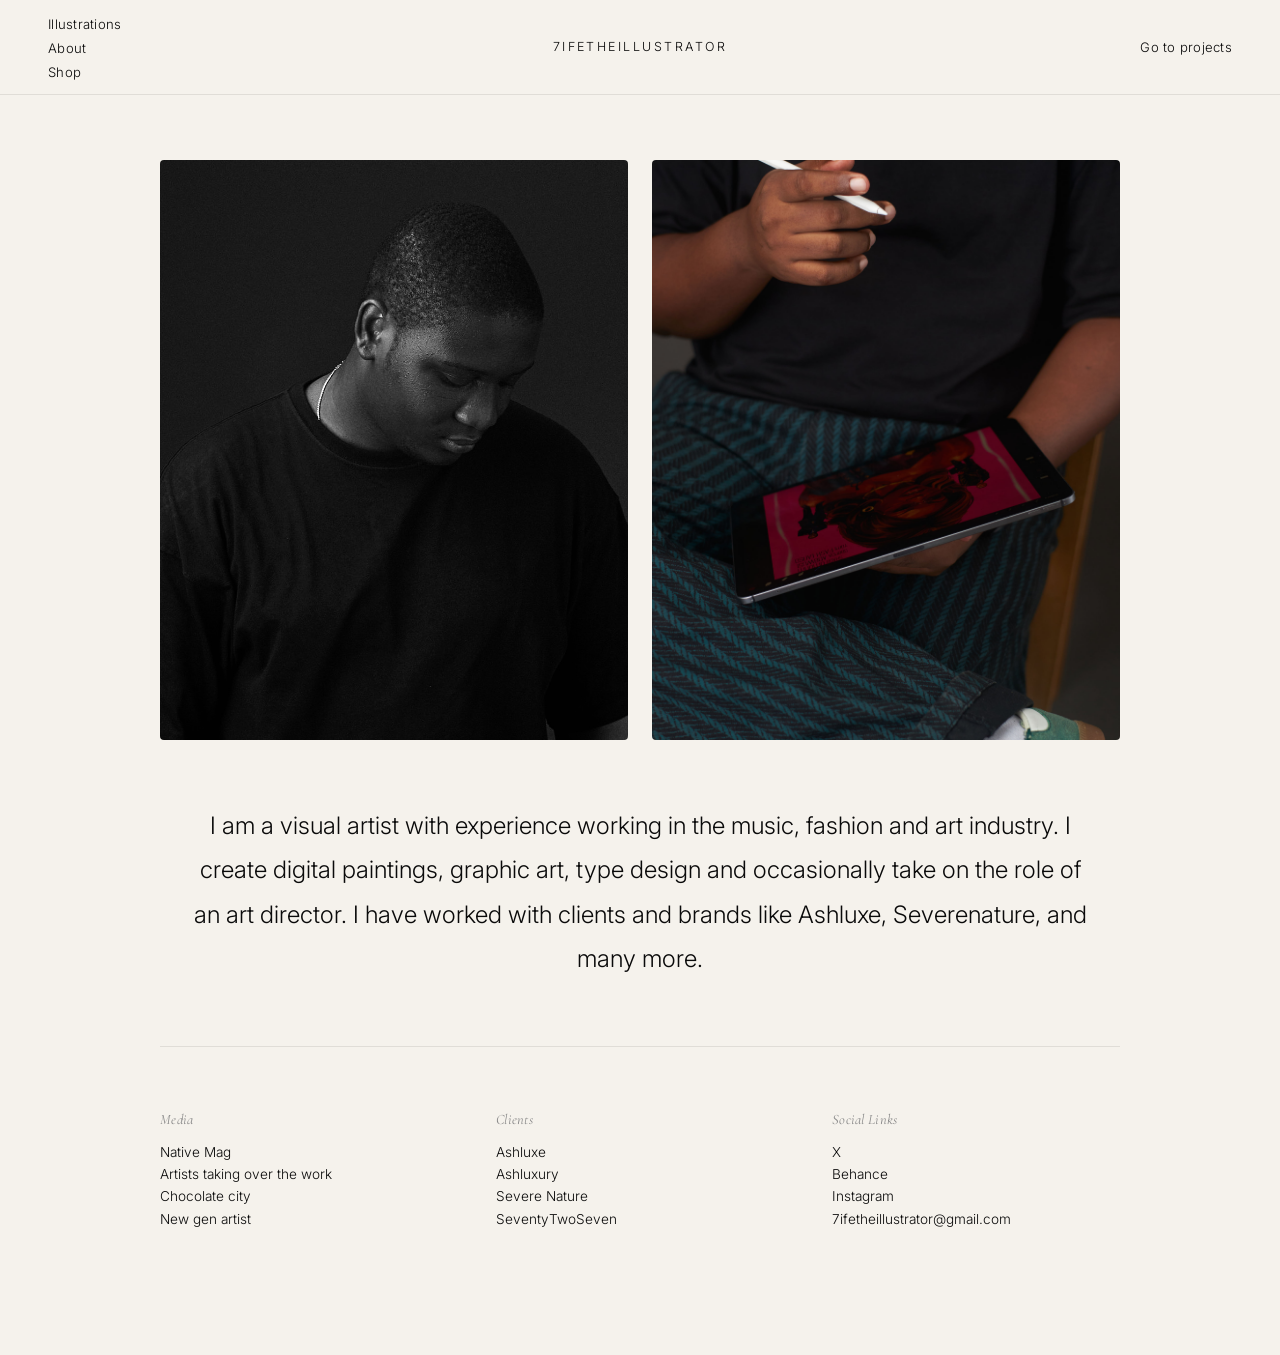
==== about.html @ 49745871 "Initial commit" ====
<!DOCTYPE html>
<html lang="en">
<head>
  <meta charset="UTF-8" />
  <meta name="viewport" content="width=device-width, initial-scale=1.0"/>
  <title>About — 7ifetheillustrator</title>
  <link href="https://fonts.googleapis.com/css2?family=Cormorant+Garamond:ital,wght@0,300;0,400;1,300;1,400;1,700&family=Inter:wght@300;400&display=swap" rel="stylesheet"/>
  <link rel="stylesheet" href="style.css"/>
  <link rel="stylesheet" href="about.css"/>
</head>
<body class="about-page">

<nav>
  <ul class="nav-links" id="navLinks">
    <li><a href="./illustrations.html">Illustrations</a></li>
    <li><a href="./about.html">About</a></li>
    <li><a href="./shop.html">Shop</a></li>
    <li class="mobile-only">
      <span class="mobile-projects-toggle" id="mobileProjectsToggle">Projects ↓</span>
       <ul class="mobile-projects-list" id="mobileProjectsList">
        <li><a href="./miss_kanyin.html">Miss Kanyin</a></li>
        <li><a href="./africa.html">Afrika Magik</a></li>
        <li><a href="./my_father.html">My father shadow</a></li>
        <li><a href="./warner_music.html">Warner music</a></li>
        <li><a href="./record_found.html">Record found here</a></li>
        <li><a href="./heis.html">HE IS</a></li>
        <li><a href="./eagles.html">GO EAGLES</a></li>
        <li><a href="./palmwine-fest.html">Palmwine fest</a></li>
        <li><a href="./nollywood.html">Nollywood</a></li>
        <li><a href="./republic_journal.html"> Republic Journal</a></li>
      </ul>
    </li>
  </ul>
  <a href="./index.html" class="nav-brand">7ifetheillustrator</a>
  <div class="nav-right">
    <button class="nav-projects" id="projectsToggle">Go to projects</button>
  </div>
  <button class="nav-hamburger" id="navHamburger">
    <span></span>
    <span></span>
    <span></span>
  </button>
</nav>


  <div class="projects-panel" id="projectsPanel">
    <div class="projects-panel-inner">
      <div class="projects-category">
        <h2 class="projects-category-title">Projects</h2>
        <ul class="projects-list">
          <li><a href="./miss_kanyin.html">Miss Kanyin</a></li>
          <li><a href="./africa.html">Afrika Magik</a></li>
          <li><a href="./my_father.html">My father shadow</a></li>
          <li><a href="./warner_music.html">Warner music</a></li>
          <li><a href="./record_found.html">Record found here</a></li>
        </ul>
      </div>
      <div class="projects-category">
        <h2 class="projects-category-title">Typography/title card</h2>
        <ul class="projects-list">
          <li><a href="./eagles.html">GO EAGLES</a></li>
          <li><a href="./heis.html">HE IS</a></li>
          <li><a href="./nollywood.html">Nollywood</a></li>
          <li><a href="./palmwine-fest.html">Palmwine fest</a></li>
          <li><a href="./republic_journal.html"> Republic Journal</a></li>
        </ul>
      </div>
    </div>
  </div>

  <main class="about-main">
    <!-- IMAGES -->
<section class="about-images">
  <div class="about-img-wrap about-img-tall">
    <img src="/about_images/3.JPG" alt="7ife" />
  </div>
  <div class="about-img-wrap about-img-short">
    <img src="/about_images/2.JPG" alt="7ife" />
  </div>
</section>

    <!-- BIO -->
    <section class="about-bio">
      <p>I am a visual artist with experience working in the music, fashion and art industry. I create digital paintings, graphic art, type design and occasionally take on the role of an art director. I have worked with clients and brands like Ashluxe, Severenature, and many more.</p>
    </section>

    <!-- IMAGES -->


    <!-- COLUMNS -->
    <section class="about-columns">
      <div class="about-col">
        <h3 class="about-col-title">Media</h3>
        <ul class="about-col-list">
          <li>Native Mag</li>
          <li>Artists taking over the work</li>
          <li>Chocolate city</li>
          <li>New gen artist</li>
        </ul>
      </div>
      <div class="about-col">
        <h3 class="about-col-title">Clients</h3>
        <ul class="about-col-list">
          <li>Ashluxe</li>
          <li>Ashluxury</li>
          <li>Severe Nature</li>
          <li>SeventyTwoSeven</li>
        </ul>
      </div>
      <div class="about-col">
        <h3 class="about-col-title">Social Links</h3>
        <ul class="about-col-list">
          <li><a href="https://x.com/7ifetheillustrator" target="_blank">X</a></li>
          <li><a href="https://behance.net/7ifetheillustrator" target="_blank">Behance</a></li>
          <li><a href="https://instagram.com/7ifetheillustrator" target="_blank">Instagram</a></li>
          <li><a href="mailto:7ifetheillustrator@gmail.com" target="_blank">7ifetheillustrator@gmail.com</a></li>
        </ul>
      </div>
    </section>

  </main>

  <script src="script.js"></script>
</body>
</html>
---- style.css ----
*, *::before, *::after {
  margin: 0;
  padding: 0;
  box-sizing: border-box;
}

:root {
  --black: #0a0a0a;
  --white: #f0ece4;
  --dim: #7a7a7a;
}

html, body {
  height: 100%;
  overflow-x: hidden;
  overflow-y: auto;
}

body {
  background-color: var(--black);
  color: var(--white);
  font-family: 'Inter', sans-serif;
  font-weight: 300;
}

/* ── NAV ── */
nav {
  position: fixed;
  top: 0;
  left: 0;
  width: 100%;
  z-index: 100;
  padding: 0.8rem 3rem;
  display: grid;
  grid-template-columns: 1fr 1fr 1fr;
  align-items: center;
  background: var(--black);
}

.nav-links {
  display: flex;
  flex-direction: column;
  gap: 0.25rem;
  list-style: none;
}

.nav-links a {
  text-decoration: none;
  color: var(--white);
  font-size: 0.82rem;
  font-weight: 300;
  letter-spacing: 0.02em;
  position: relative;
}

.nav-links a::after {
  content: '';
  position: absolute;
  bottom: -2px;
  left: 0;
  width: 0%;
  height: 1px;
  background: var(--white);
  transition: width 0.3s ease;
}

.nav-links a:hover::after {
  width: 100%;
}

.nav-brand {
  text-align: center;
  font-size: 0.78rem;
  font-weight: 300;
  letter-spacing: 0.2em;
  text-transform: uppercase;
  color: var(--white);
  text-decoration: none;
}

.nav-right {
  display: flex;
  justify-content: flex-end;
  align-items: center;
}

.nav-projects {
  background: none;
  border: none;
  font-family: 'Inter', sans-serif;
  font-size: 0.82rem;
  font-weight: 300;
  color: var(--white);
  letter-spacing: 0.02em;
  cursor: pointer;
  text-align: right;
  padding: 0;
  transition: opacity 0.3s ease;
}

.nav-projects:hover {
  opacity: 0.45;
}

.nav-hamburger {
  display: none;
}

/* ── HERO LAYOUT ── */
.hero-layout {
  position: relative;
  width: 100%;
  display: flex;
  flex-direction: column;
  padding-top: 7rem;
  padding-bottom: 10px;
}

.hero-text {
  flex-shrink: 0;
  padding: 1.5rem 3rem 2rem;
  font-family: 'Cormorant Garamond', serif;
  font-size: clamp(1.4rem, 2.5vw, 2.2rem);
  font-weight: 300;
  font-style: italic;
  line-height: 1.35;
  text-align: center;
  color: var(--white);
  max-width: 700px;
  margin: 0 auto;
}

.hero-text strong {
  font-weight: 700;
  font-style: italic;
}

/* ── WORKS TRACK ── */
.works-track {
  display: flex;
  gap: 16px;
  padding: 0 3rem;
  overflow-x: scroll;
  overflow-y: hidden;
  scrollbar-width: none;
  cursor: grab;
  align-items: center;
}

.works-track::-webkit-scrollbar {
  display: none;
}

.works-track.grabbing {
  cursor: grabbing;
}

.work-card {
  flex: 0 0 auto;
  width: clamp(400px, 45vw, 850px);
  aspect-ratio: 1 / 1;
  position: relative;
  overflow: hidden;
  background: #111;
  border: none;
  text-decoration: none;
  display: block;
  cursor: pointer;
}

.work-card img {
  width: 100%;
  height: 100%;
  object-fit: cover;
  display: block;
  transition: transform 0.6s ease, filter 0.4s ease;
  filter: brightness(0.85);
}

.work-card:hover img {
  transform: scale(1.03);
  filter: brightness(1);
}

.work-card-info {
  position: absolute;
  bottom: 0;
  left: 0;
  width: 100%;
  padding: 2.5rem 1.8rem 1.8rem;
  background: linear-gradient(to top, rgba(0,0,0,0.8) 0%, transparent 100%);
  opacity: 0;
  transform: translateY(6px);
  transition: opacity 0.35s ease, transform 0.35s ease;
}

.work-card:hover .work-card-info {
  opacity: 1;
  transform: translateY(0);
}

.work-card-title {
  font-family: 'Cormorant Garamond', serif;
  font-size: 1.4rem;
  font-style: italic;
  font-weight: 300;
  color: var(--white);
}

.work-card-tag {
  font-size: 0.65rem;
  letter-spacing: 0.15em;
  text-transform: uppercase;
  color: rgba(240,236,228,0.6);
  margin-top: 0.3rem;
}

/* ── PROJECTS PANEL ── */
.projects-panel {
  position: fixed;
  top: 0;
  right: 0;
  width: 280px;
  height: 100vh;
  background: var(--black);
  z-index: 200;
  display: flex;
  flex-direction: column;
  justify-content: center;
  padding: 4rem 2rem 2rem;
  transform: translateX(100%);
  transition: transform 0.55s cubic-bezier(0.76, 0, 0.24, 1);
  pointer-events: none;
  border-left: 1px solid #1c1c1c;
}

.projects-panel.open {
  transform: translateX(0);
  pointer-events: all;
}

.projects-panel-inner {
  display: flex;
  flex-direction: column;
  gap: 2rem;
  text-align: right;
}

.projects-category-title {
  font-family: 'Cormorant Garamond', serif;
  font-size: 1.1rem;
  font-style: italic;
  font-weight: 700;
  color: var(--white);
  margin-bottom: 0.6rem;
  line-height: 1;
}

.projects-list {
  list-style: none;
  display: flex;
  flex-direction: column;
  gap: 0.25rem;
}

.projects-list a {
  font-family: 'Inter', sans-serif;
  font-size: 0.82rem;
  font-weight: 300;
  color: var(--white);
  text-decoration: none;
  letter-spacing: 0.01em;
  transition: opacity 0.25s ease;
  display: inline-block;
  position: relative;
}

.projects-list a::after {
  content: '';
  position: absolute;
  bottom: -1px;
  left: 0;
  width: 0%;
  height: 1px;
  background: var(--white);
  transition: width 0.3s ease;
}

.projects-list a:hover {
  opacity: 0.5;
}

.projects-list a:hover::after {
  width: 100%;
}

.panel-close {
  position: absolute;
  top: 1.2rem;
  right: 2rem;
  background: none;
  border: none;
  color: var(--white);
  font-family: 'Inter', sans-serif;
  font-size: 0.75rem;
  font-weight: 300;
  letter-spacing: 0.08em;
  cursor: pointer;
  opacity: 0.6;
  transition: opacity 0.3s ease;
}

.panel-close:hover {
  opacity: 1;
}

/* ── FOOTER ── */
.project-footer {
  padding: 2rem 3rem;
  border-top: 1px solid #1c1c1c;
  margin-top: 1rem;
}

.project-footer-inner {
  display: flex;
  justify-content: space-between;
  align-items: center;
}

.footer-brand {
  font-family: 'Inter', sans-serif;
  font-size: 0.75rem;
  letter-spacing: 0.18em;
  text-transform: uppercase;
  color: var(--dim);
  text-decoration: none;
  transition: opacity 0.3s ease;
}

.footer-brand:hover {
  opacity: 0.5;
}

.footer-socials {
  display: flex;
  gap: 2rem;
}

.footer-socials a {
  font-family: 'Inter', sans-serif;
  font-size: 0.75rem;
  letter-spacing: 0.1em;
  color: var(--dim);
  text-decoration: none;
  transition: color 0.3s ease;
}

.footer-socials a:hover {
  color: var(--white);
}

/* ── PAGE LOAD ANIMATION ── */
@keyframes fadeUp {
  from {
    opacity: 0;
    transform: translateY(10px);
  }
  to {
    opacity: 1;
    transform: translateY(0);
  }
}

.nav-links {
  opacity: 0;
  animation: fadeUp 0.7s ease forwards 0.2s;
}

.nav-brand {
  opacity: 0;
  animation: fadeUp 0.7s ease forwards 0.4s;
}

.nav-projects {
  opacity: 0;
  animation: fadeUp 0.7s ease forwards 0.4s;
}

.hero-text {
  opacity: 0;
  animation: fadeUp 0.9s ease forwards 0.7s;
}

.work-card:nth-child(1)  { opacity: 0; animation: fadeUp 0.6s ease forwards 1.0s; }
.work-card:nth-child(2)  { opacity: 0; animation: fadeUp 0.6s ease forwards 1.1s; }
.work-card:nth-child(3)  { opacity: 0; animation: fadeUp 0.6s ease forwards 1.2s; }
.work-card:nth-child(4)  { opacity: 0; animation: fadeUp 0.6s ease forwards 1.3s; }
.work-card:nth-child(5)  { opacity: 0; animation: fadeUp 0.6s ease forwards 1.4s; }
.work-card:nth-child(6)  { opacity: 0; animation: fadeUp 0.6s ease forwards 1.5s; }
.work-card:nth-child(7)  { opacity: 0; animation: fadeUp 0.6s ease forwards 1.6s; }
.work-card:nth-child(8)  { opacity: 0; animation: fadeUp 0.6s ease forwards 1.7s; }
.work-card:nth-child(9)  { opacity: 0; animation: fadeUp 0.6s ease forwards 1.8s; }
.work-card:nth-child(10) { opacity: 0; animation: fadeUp 0.6s ease forwards 1.9s; }

/* ── MOBILE ── */

  /* MOBILE PROJECTS DROPDOWN */
.mobile-only {
  display: none;
}

@media (max-width: 768px) {
  .mobile-only {
    display: block;
    text-align: center;
  }
  .mobile-projects-toggle {
    color: #0a0a0a;
  }

  .mobile-projects-list a {
    color: white !important;
  }

  .mobile-projects-toggle {
    font-family: 'Inter', sans-serif;
    font-size: 1.5rem;
    font-weight: 300;
    color: var(--white);
    cursor: pointer;
    letter-spacing: 0.02em;
    transition: opacity 0.3s ease;
  }

  .mobile-projects-toggle:hover {
    opacity: 0.5;
  }

  .mobile-projects-list {
    list-style: none;
    display: none;
    flex-direction: column;
    gap: 0.4rem;
    margin-top: 1rem;
  }

  .mobile-projects-list.open {
    display: flex;
  }

  .mobile-projects-list a {
    font-family: 'Inter', sans-serif;
    font-size: 1rem !important;
    color: var(--white);
    text-decoration: none;
    opacity: 0.7;
    transition: opacity 0.3s ease;
  }

  .mobile-projects-list a:hover {
    opacity: 1;
  }


  .hero-layout {
  position: relative;
  width: 100%;
  display: flex;
  flex-direction: column;
  padding-top: 4rem;
  padding-bottom: 10px;
}

   .nav-links,
  .nav-brand,
  .nav-projects,
  .hero-text,
  .work-card:nth-child(1),
  .work-card:nth-child(2),
  .work-card:nth-child(3),
  .work-card:nth-child(4),
  .work-card:nth-child(5),
  .work-card:nth-child(6),
  .work-card:nth-child(7),
  .work-card:nth-child(8),
  .work-card:nth-child(9),
  .work-card:nth-child(10) {
    animation: none;
    opacity: 1;
    transform: none;
  }
  nav {
    padding: 1rem 1.5rem;
    display: flex;
    justify-content: space-between;
    align-items: center;
  }

  .nav-links {
    display: none;
    position: fixed;
    top: 0;
    left: 0;
    width: 100%;
    height: 100vh;
    background: var(--black);
    flex-direction: column;
    justify-content: center;
    align-items: center;
    gap: 1rem;
    z-index: 300;
    opacity: 1;
    animation: none;
    transform: none;
  }

  .nav-links.mobile-open {
    display: flex;
  }

  .nav-links a {
    font-size: 1.5rem;
    opacity: 1;
    animation: none;
  }

  .nav-brand {
    font-size: 0.65rem;
    opacity: 1;
    animation: none;
  }

  .nav-right {
    display: none;
  }

  .nav-projects {
    opacity: 1;
    animation: none;
  }

  .nav-hamburger {
    display: flex;
    flex-direction: column;
    gap: 6px;
    background: none;
    border: none;
    cursor: pointer;
    z-index: 400;
    padding: 4px;
  }

  .nav-hamburger span {
    display: block;
    width: 25px;
    height: 2px;
    background: #ffffff;
    transition: all 0.3s ease;
  }

  .nav-hamburger.open span:nth-child(1) {
    transform: translateY(8px) rotate(45deg);
  }

  .nav-hamburger.open span:nth-child(2) {
    opacity: 0;
  }

  .nav-hamburger.open span:nth-child(3) {
    transform: translateY(-8px) rotate(-45deg);
  }

  .hero-text {
    padding: 1.5rem 1.5rem 2rem;
    font-size: 1.2rem;
    opacity: 1;
    animation: none;
  }

  .works-track {
    padding: 0 1rem;
    gap: 10px;
  }

  .work-card {
    width: 85vw;
    opacity: 1;
    animation: none;
  }

  .project-footer {
    padding: 2rem 1.5rem;
  }

  .project-footer-inner {
    flex-direction: column;
    align-items: flex-start;
    gap: 1rem;
  }

  .footer-socials {
    gap: 1rem;
  }



.nav-brand {
  opacity: 0;
  animation: fadeUp 0.7s ease forwards 0.4s;
}

.nav-projects {
  opacity: 0;
  animation: fadeUp 0.7s ease forwards 0.4s;
}

.hero-text {
  opacity: 0;
  animation: fadeUp 0.9s ease forwards 0.7s;
}



.work-card:nth-child(1)  { opacity: 0; animation: fadeUp 0.6s ease forwards 1.0s; }
.work-card:nth-child(2)  { opacity: 0; animation: fadeUp 0.6s ease forwards 1.1s; }
.work-card:nth-child(3)  { opacity: 0; animation: fadeUp 0.6s ease forwards 1.2s; }
.work-card:nth-child(4)  { opacity: 0; animation: fadeUp 0.6s ease forwards 1.3s; }
.work-card:nth-child(5)  { opacity: 0; animation: fadeUp 0.6s ease forwards 1.4s; }
.work-card:nth-child(6)  { opacity: 0; animation: fadeUp 0.6s ease forwards 1.5s; }
.work-card:nth-child(7)  { opacity: 0; animation: fadeUp 0.6s ease forwards 1.6s; }
.work-card:nth-child(8)  { opacity: 0; animation: fadeUp 0.6s ease forwards 1.7s; }
.work-card:nth-child(9)  { opacity: 0; animation: fadeUp 0.6s ease forwards 1.8s; }
.work-card:nth-child(10) { opacity: 0; animation: fadeUp 0.6s ease forwards 1.9s; }

}
---- about.css ----
body.about-page {
  background: #f5f2ec;
  color: #0a0a0a;
  overflow-x: hidden;
  overflow-y: auto;
  height: auto;
}

body.about-page nav {
  background: #f5f2ec;
  border-bottom: 1px solid #e0ddd7;
  position: fixed;
  top: 0;
  left: 0;
  width: 100%;
  z-index: 100;
}

body.about-page .nav-links a,
body.about-page .nav-brand,
body.about-page .nav-projects {
  color: #0a0a0a;
}

body.about-page .nav-links a::after {
  background: #0a0a0a;
}

body.about-page .projects-panel {
  background: #f5f2ec;
  border-left: 1px solid #e0ddd7;
}

body.about-page .projects-category-title,
body.about-page .projects-list a,
body.about-page .panel-close {
  color: #0a0a0a;
}

body.about-page .projects-list a::after {
  background: #0a0a0a;
}

/* ABOUT MAIN */
.about-main {
  padding: 6rem 10rem 8rem;
  min-height: 140vh;
  display: flex;
  flex-direction: column;
  justify-content: space-between;
}

/* BIO */
.about-bio {
  max-width: 900px;
  margin: 0 auto 4rem;
  text-align: center;
  animation: fadeUp 0.8s ease forwards;
  animation-delay: 0.2s;
  opacity: 0;
}

.about-bio p {
  font-family: 'Inter', sans-serif;
  font-size: 1.5rem;
  line-height: 1.85;
  color: #0a0a0a;
  font-weight: 300;
}

/* COLUMNS */
.about-columns {
  display: grid;
  grid-template-columns: 1fr 1fr 1fr;
  gap: 3rem;
  padding-top: 4rem;
  border-top: 1px solid #e0ddd7;
  animation: fadeUp 0.8s ease forwards;
  animation-delay: 0.4s;
  opacity: 0;
}

.about-col-title {
  font-family: 'Cormorant Garamond', serif;
  font-size: 0.9rem;
  font-style: italic;
  font-weight: 400;
  color: #888;
  margin-bottom: 1rem;
  letter-spacing: 0.02em;
}

.about-col-list {
  list-style: none;
  display: flex;
  flex-direction: column;
  gap: 0.4rem;
}

.about-col-list li {
  font-family: 'Inter', sans-serif;
  font-size: 0.85rem;
  font-weight: 300;
  color: #0a0a0a;
}

.about-col-list a {
  color: #0a0a0a;
  text-decoration: none;
  transition: opacity 0.3s ease;
}

.about-col-list a:hover {
  opacity: 0.5;
}



/* RESPONSIVE */
@media (max-width: 768px) {
  .nav-links.mobile-open {
    background: #f5f2ec;
  }

   .nav-hamburger span {
    background: #0a0a0a;
  }
  
  .about-main {
    padding: 7rem 1.5rem 4rem;
  }

  .about-columns {
    grid-template-columns: 1fr;
    gap: 2rem;
  }

  .shop-main {
    padding: 7rem 1.5rem 4rem;
  }
}

@media (max-width: 768px) {
  .mobile-projects-toggle {
    color: #0a0a0a;
  }

  .mobile-projects-list a {
    color: #0a0a0a !important;
  }
}
/* IMAGES */
.about-images {
  display: flex;
  gap: 1.5rem;
  align-items: flex-end;
  padding: 4rem 0;
  animation: fadeUp 0.8s ease forwards;
  animation-delay: 0.3s;
  opacity: 0;
}

.about-img-wrap {
  overflow: hidden;
  border-radius: 4px;
  flex: 1;
}

.about-img-wrap img {
  width: 100%;
  height: 100%;
  object-fit: cover;
  object-position: center top;
  display: block;
  transition: transform 0.6s ease;
}

.about-img-wrap:hover img {
  transform: scale(1.03);
}

.about-img-tall {
  height: 580px;
}

.about-img-short {
  height: 580px;
}

@media (max-width: 768px) {
  .about-images {
    flex-direction: column;
    padding: 2.5rem 0;
  }
  .about-img-tall,
  .about-img-short {
    height: 320px;
    width: 100%;
  }
}
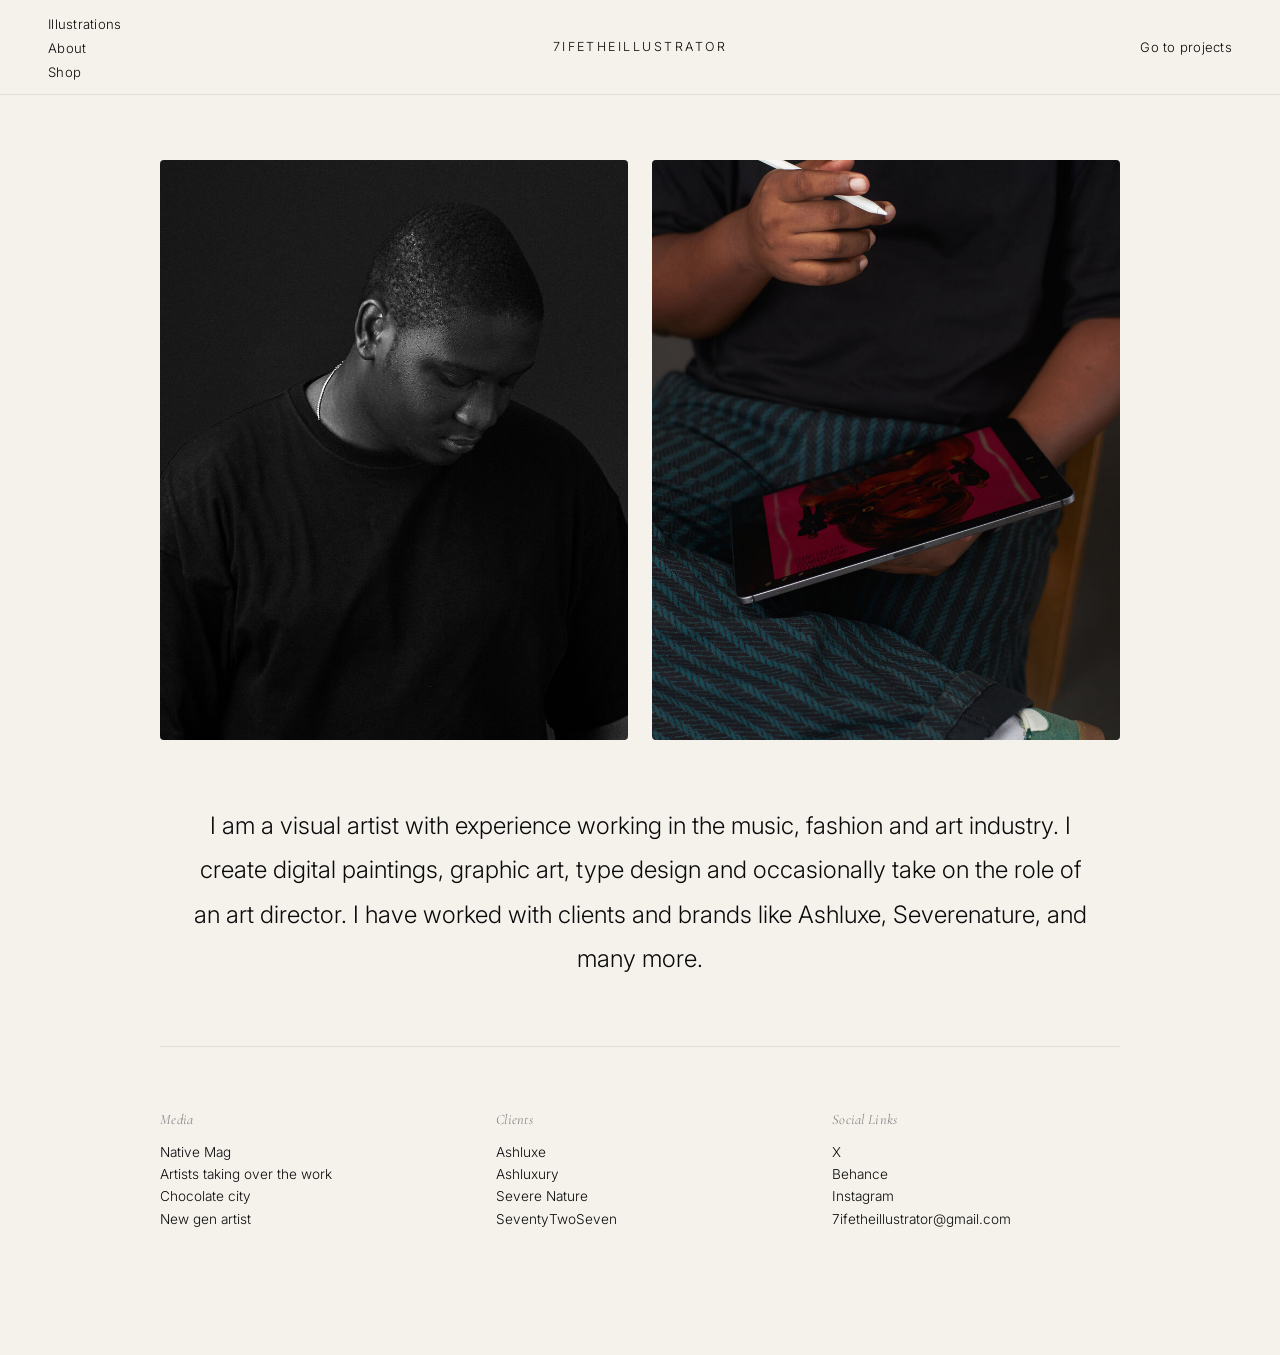
==== commit 0521b219: "Fix shop link" ====
--- a/about.html
+++ b/about.html
@@ -14,7 +14,7 @@
   <ul class="nav-links" id="navLinks">
     <li><a href="./illustrations.html">Illustrations</a></li>
     <li><a href="./about.html">About</a></li>
-    <li><a href="./shop.html">Shop</a></li>
+    <li><a href="https://seventytwoseven.bumpa.shop/" target="_blank" rel="noopener">Shop</a></li>
     <li class="mobile-only">
       <span class="mobile-projects-toggle" id="mobileProjectsToggle">Projects ↓</span>
        <ul class="mobile-projects-list" id="mobileProjectsList">
